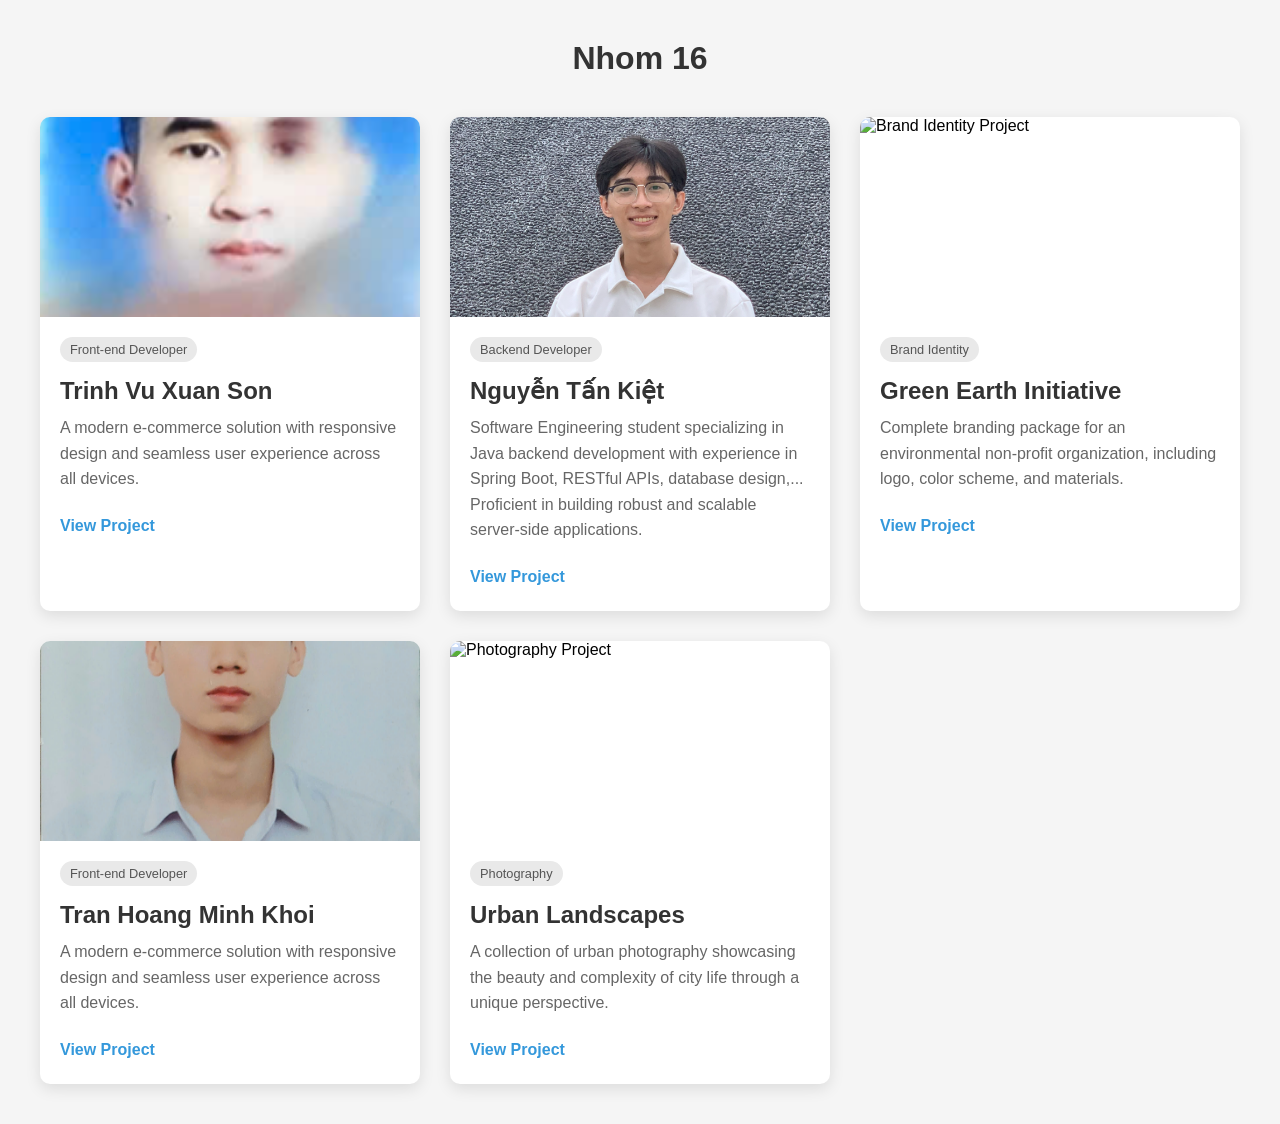
==== index.html @ 019b2901 "fix link error" ====
<!DOCTYPE html>
<html lang="en">
  <head>
    <meta charset="UTF-8" />
    <meta name="viewport" content="width=device-width, initial-scale=1.0" />
    <title>Portfolio Cards</title>
    <style>
      * {
        margin: 0;
        padding: 0;
        box-sizing: border-box;
        font-family: "Segoe UI", Tahoma, Geneva, Verdana, sans-serif;
      }

      body {
        background-color: #f5f5f5;
        padding: 40px 20px;
      }

      h1 {
        text-align: center;
        margin-bottom: 40px;
        color: #333;
      }

      .portfolio-container {
        max-width: 1200px;
        margin: 0 auto;
        display: grid;
        grid-template-columns: repeat(auto-fill, minmax(300px, 1fr));
        gap: 30px;
      }

      .card {
        background-color: white;
        border-radius: 10px;
        overflow: hidden;
        box-shadow: 0 5px 15px rgba(0, 0, 0, 0.1);
        transition: transform 0.3s ease, box-shadow 0.3s ease;
      }

      .card:hover {
        transform: translateY(-10px);
        box-shadow: 0 15px 30px rgba(0, 0, 0, 0.15);
      }

      .card-image {
        height: 200px;
        overflow: hidden;
      }

      .card-image img {
        width: 100%;
        height: 100%;
        object-fit: cover;
        transition: transform 0.5s ease;
      }

      .card:hover .card-image img {
        transform: scale(1.1);
      }

      .card-content {
        padding: 20px;
      }

      .card-title {
        font-size: 1.5rem;
        margin-bottom: 10px;
        color: #333;
      }

      .card-category {
        display: inline-block;
        background-color: #e9e9e9;
        padding: 5px 10px;
        border-radius: 20px;
        font-size: 0.8rem;
        margin-bottom: 15px;
        color: #555;
      }

      .card-description {
        color: #666;
        line-height: 1.6;
        margin-bottom: 20px;
      }

      .card-link {
        display: inline-block;
        text-decoration: none;
        color: #3498db;
        font-weight: 600;
        padding: 5px 0;
        position: relative;
      }

      .card-link::after {
        content: "";
        position: absolute;
        width: 100%;
        height: 2px;
        bottom: 0;
        left: 0;
        background-color: #3498db;
        transform: scaleX(0);
        transform-origin: bottom right;
        transition: transform 0.3s ease;
      }

      .card-link:hover::after {
        transform: scaleX(1);
        transform-origin: bottom left;
      }

      @media (max-width: 768px) {
        .portfolio-container {
          grid-template-columns: repeat(auto-fill, minmax(250px, 1fr));
        }
      }
    </style>
  </head>
  <body>
    <h1>Nhom 16</h1>

    <div class="portfolio-container">
      <!-- Card 1 -->
      <div class="card">
        <div class="card-image">
          <img src="/img/TrinhVuXuanSon.PNG" alt="Web Design Project" />
        </div>
        <div class="card-content">
          <span class="card-category">Front-end Developer</span>
          <h2 class="card-title">Trinh Vu Xuan Son</h2>
          <p class="card-description">
            A modern e-commerce solution with responsive design and seamless
            user experience across all devices.
          </p>
          <a href="./TrinhVuXuanSon/index.html" class="card-link"
            >View Project</a
          >
        </div>
      </div>

      <!-- Card 2 -->
      <div class="card">
        <div class="card-image">
          <img src="./img/tankiet.png" alt="Mobile App Project" />
        </div>
        <div class="card-content">
          <span class="card-category">Backend Developer</span>
          <h2 class="card-title">Nguyễn Tấn Kiệt</h2>
          <p class="card-description">
            Software Engineering student specializing in Java backend
            development with experience in Spring Boot, RESTful APIs, database
            design,... Proficient in building robust and scalable server-side
            applications.
          </p>
          <a href="./NguyenTanKiet/index.html" class="card-link">View Project</a>
        </div>
      </div>

      <!-- Card 3 -->
      <div class="card">
        <div class="card-image">
          <img src="/api/placeholder/600/400" alt="Brand Identity Project" />
        </div>
        <div class="card-content">
          <span class="card-category">Brand Identity</span>
          <h2 class="card-title">Green Earth Initiative</h2>
          <p class="card-description">
            Complete branding package for an environmental non-profit
            organization, including logo, color scheme, and materials.
          </p>
          <a href="#" class="card-link">View Project</a>
        </div>
      </div>

      <!-- Card 4 -->
      <div class="card">
        <div class="card-image">
          <img src="/img/Anh.jpg" alt="Web Design Project" />
        </div>
        <div class="card-content">
          <span class="card-category">Front-end Developer</span>
          <h2 class="card-title">Tran Hoang Minh Khoi</h2>
          <p class="card-description">
            A modern e-commerce solution with responsive design and seamless
            user experience across all devices.
          </p>
          <a href="./TranHoangMinhKhoi/index.html" class="card-link">View Project</a>
        </div>
    </div>

      <!-- Card 5 -->
      <div class="card">
        <div class="card-image">
          <img src="/api/placeholder/600/400" alt="Photography Project" />
        </div>
        <div class="card-content">
          <span class="card-category">Photography</span>
          <h2 class="card-title">Urban Landscapes</h2>
          <p class="card-description">
            A collection of urban photography showcasing the beauty and
            complexity of city life through a unique perspective.
          </p>
          <a href="#" class="card-link">View Project</a>
        </div>
      </div>
    </div>
  </body>
</html>
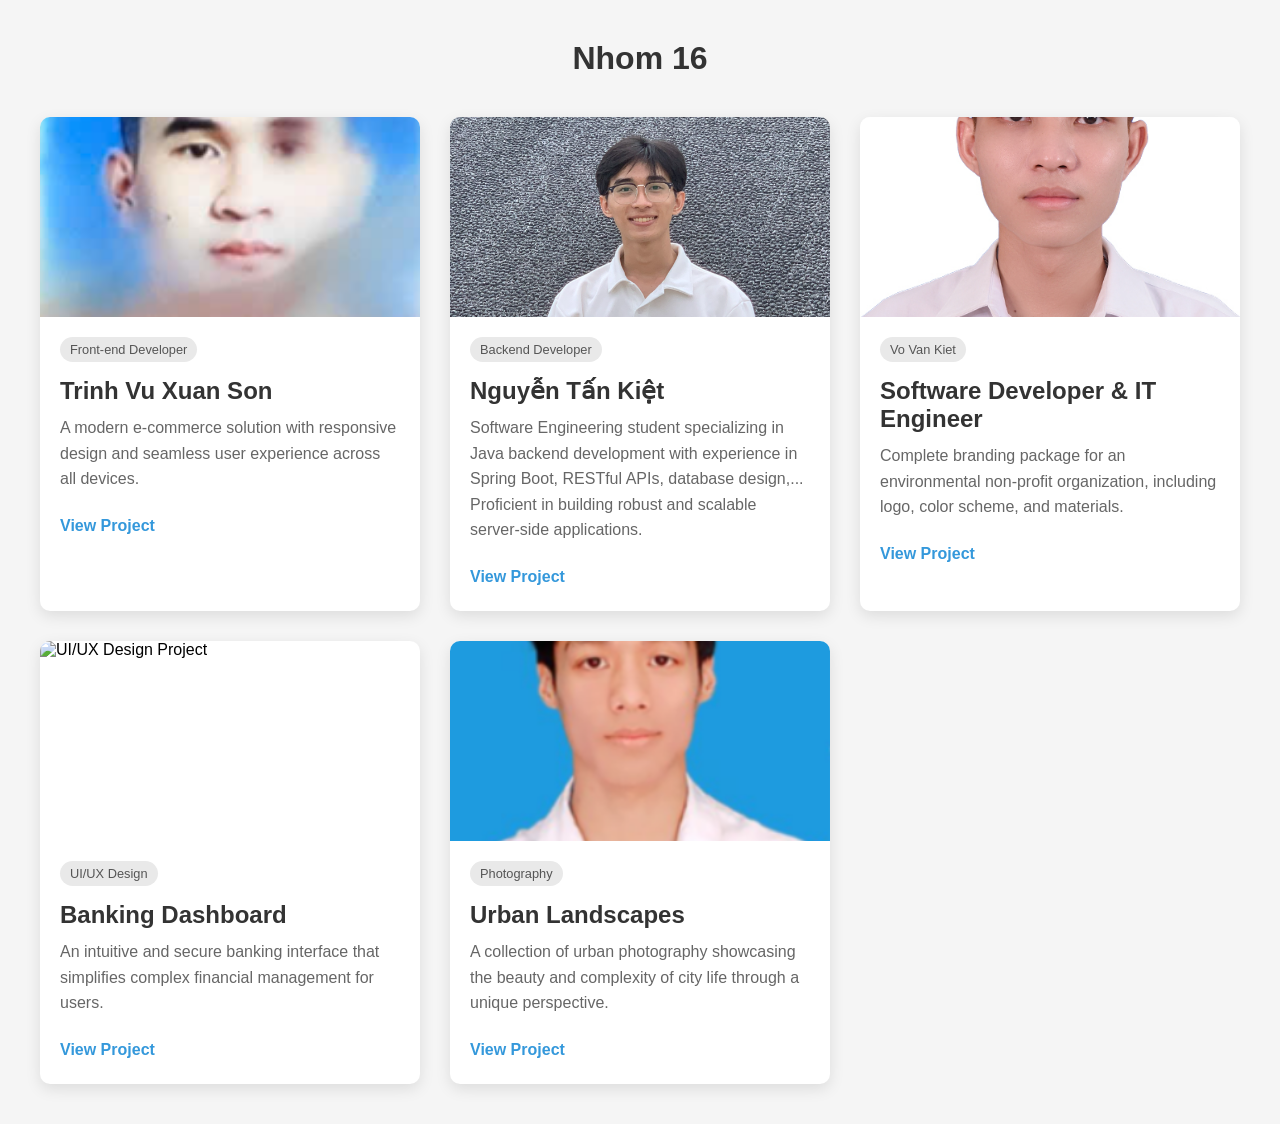
==== commit f6fd32c5: "Update index.html" ====
--- a/index.html
+++ b/index.html
@@ -127,7 +127,7 @@
       <!-- Card 1 -->
       <div class="card">
         <div class="card-image">
-          <img src="/img/TrinhVuXuanSon.PNG" alt="Web Design Project" />
+          <img src="../img/TrinhVuXuanSon.PNG" alt="Web Design Project" />
         </div>
         <div class="card-content">
           <span class="card-category">Front-end Developer</span>
@@ -145,7 +145,7 @@
       <!-- Card 2 -->
       <div class="card">
         <div class="card-image">
-          <img src="./img/tankiet.png" alt="Mobile App Project" />
+          <img src="../img/tankiet.png" alt="Mobile App Project" />
         </div>
         <div class="card-content">
           <span class="card-category">Backend Developer</span>
@@ -163,39 +163,39 @@
       <!-- Card 3 -->
       <div class="card">
         <div class="card-image">
-          <img src="/api/placeholder/600/400" alt="Brand Identity Project" />
-        </div>
-        <div class="card-content">
-          <span class="card-category">Brand Identity</span>
-          <h2 class="card-title">Green Earth Initiative</h2>
+          <img src="../img/VoVanKiet.jpg" alt="Brand Identity Project" />
+        </div>
+        <div class="card-content">
+          <span class="card-category">Vo Van Kiet</span>
+          <h2 class="card-title">Software Developer & IT Engineer</h2>
           <p class="card-description">
             Complete branding package for an environmental non-profit
             organization, including logo, color scheme, and materials.
           </p>
+          <a href="./VoVanKiet/profile.html" class="card-link">View Project</a>
+        </div>
+      </div>
+
+      <!-- Card 4 -->
+      <div class="card">
+        <div class="card-image">
+          <img src="/api/placeholder/600/400" alt="UI/UX Design Project" />
+        </div>
+        <div class="card-content">
+          <span class="card-category">UI/UX Design</span>
+          <h2 class="card-title">Banking Dashboard</h2>
+          <p class="card-description">
+            An intuitive and secure banking interface that simplifies complex
+            financial management for users.
+          </p>
           <a href="#" class="card-link">View Project</a>
         </div>
       </div>
 
-      <!-- Card 4 -->
-      <div class="card">
-        <div class="card-image">
-          <img src="/img/Anh.jpg" alt="Web Design Project" />
-        </div>
-        <div class="card-content">
-          <span class="card-category">Front-end Developer</span>
-          <h2 class="card-title">Tran Hoang Minh Khoi</h2>
-          <p class="card-description">
-            A modern e-commerce solution with responsive design and seamless
-            user experience across all devices.
-          </p>
-          <a href="./TranHoangMinhKhoi/index.html" class="card-link">View Project</a>
-        </div>
-    </div>
-
       <!-- Card 5 -->
       <div class="card">
         <div class="card-image">
-          <img src="/api/placeholder/600/400" alt="Photography Project" />
+          <img src="../img/2180608551_votuankiet.png" alt="Photography Project" />
         </div>
         <div class="card-content">
           <span class="card-category">Photography</span>
@@ -204,7 +204,7 @@
             A collection of urban photography showcasing the beauty and
             complexity of city life through a unique perspective.
           </p>
-          <a href="#" class="card-link">View Project</a>
+          <a href="./VoTuanKiet/votuankiet.html" class="card-link">View Project</a>
         </div>
       </div>
     </div>
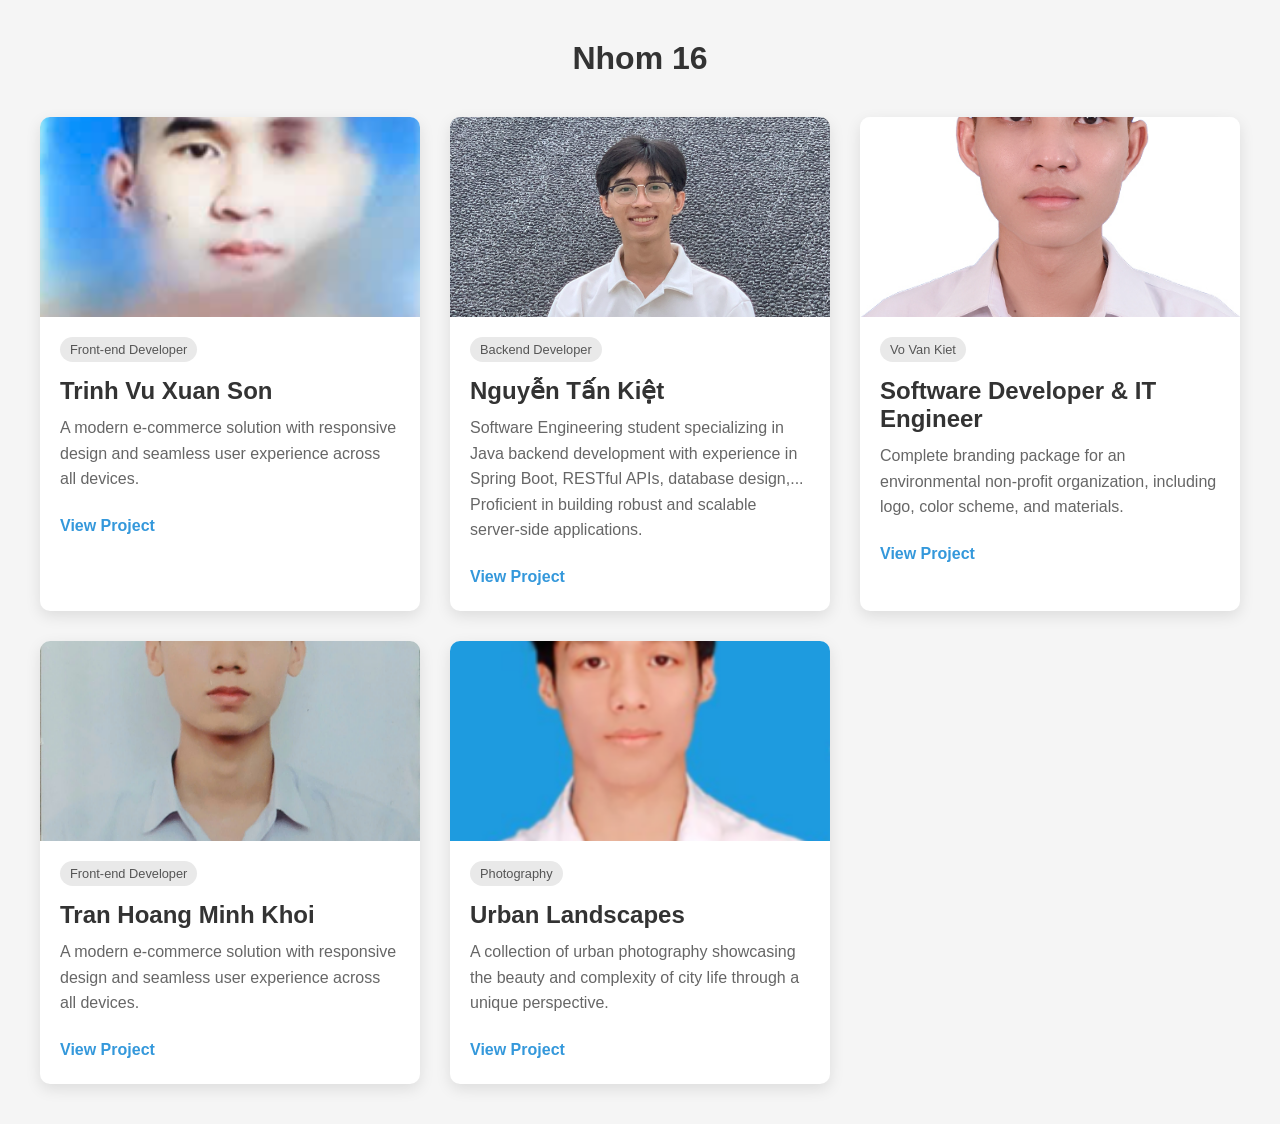
==== commit 113d8f74: "Fix conf" ====
--- a/index.html
+++ b/index.html
@@ -127,7 +127,7 @@
       <!-- Card 1 -->
       <div class="card">
         <div class="card-image">
-          <img src="../img/TrinhVuXuanSon.PNG" alt="Web Design Project" />
+          <img src="/img/TrinhVuXuanSon.PNG" alt="Web Design Project" />
         </div>
         <div class="card-content">
           <span class="card-category">Front-end Developer</span>
@@ -145,7 +145,7 @@
       <!-- Card 2 -->
       <div class="card">
         <div class="card-image">
-          <img src="../img/tankiet.png" alt="Mobile App Project" />
+          <img src="./img/tankiet.png" alt="Mobile App Project" />
         </div>
         <div class="card-content">
           <span class="card-category">Backend Developer</span>
@@ -163,7 +163,7 @@
       <!-- Card 3 -->
       <div class="card">
         <div class="card-image">
-          <img src="../img/VoVanKiet.jpg" alt="Brand Identity Project" />
+          <img src="img/VoVanKiet.jpg" alt="Brand Identity Project" />
         </div>
         <div class="card-content">
           <span class="card-category">Vo Van Kiet</span>
@@ -179,23 +179,23 @@
       <!-- Card 4 -->
       <div class="card">
         <div class="card-image">
-          <img src="/api/placeholder/600/400" alt="UI/UX Design Project" />
-        </div>
-        <div class="card-content">
-          <span class="card-category">UI/UX Design</span>
-          <h2 class="card-title">Banking Dashboard</h2>
-          <p class="card-description">
-            An intuitive and secure banking interface that simplifies complex
-            financial management for users.
-          </p>
-          <a href="#" class="card-link">View Project</a>
-        </div>
-      </div>
+          <img src="/img/Anh.jpg" alt="Web Design Project" />
+        </div>
+        <div class="card-content">
+          <span class="card-category">Front-end Developer</span>
+          <h2 class="card-title">Tran Hoang Minh Khoi</h2>
+          <p class="card-description">
+            A modern e-commerce solution with responsive design and seamless
+            user experience across all devices.
+          </p>
+          <a href="./TranHoangMinhKhoi/index.html" class="card-link">View Project</a>
+        </div>
+    </div>
 
       <!-- Card 5 -->
       <div class="card">
         <div class="card-image">
-          <img src="../img/2180608551_votuankiet.png" alt="Photography Project" />
+          <img src="img/2180608551_votuankiet.png" alt="Photography Project" />
         </div>
         <div class="card-content">
           <span class="card-category">Photography</span>
